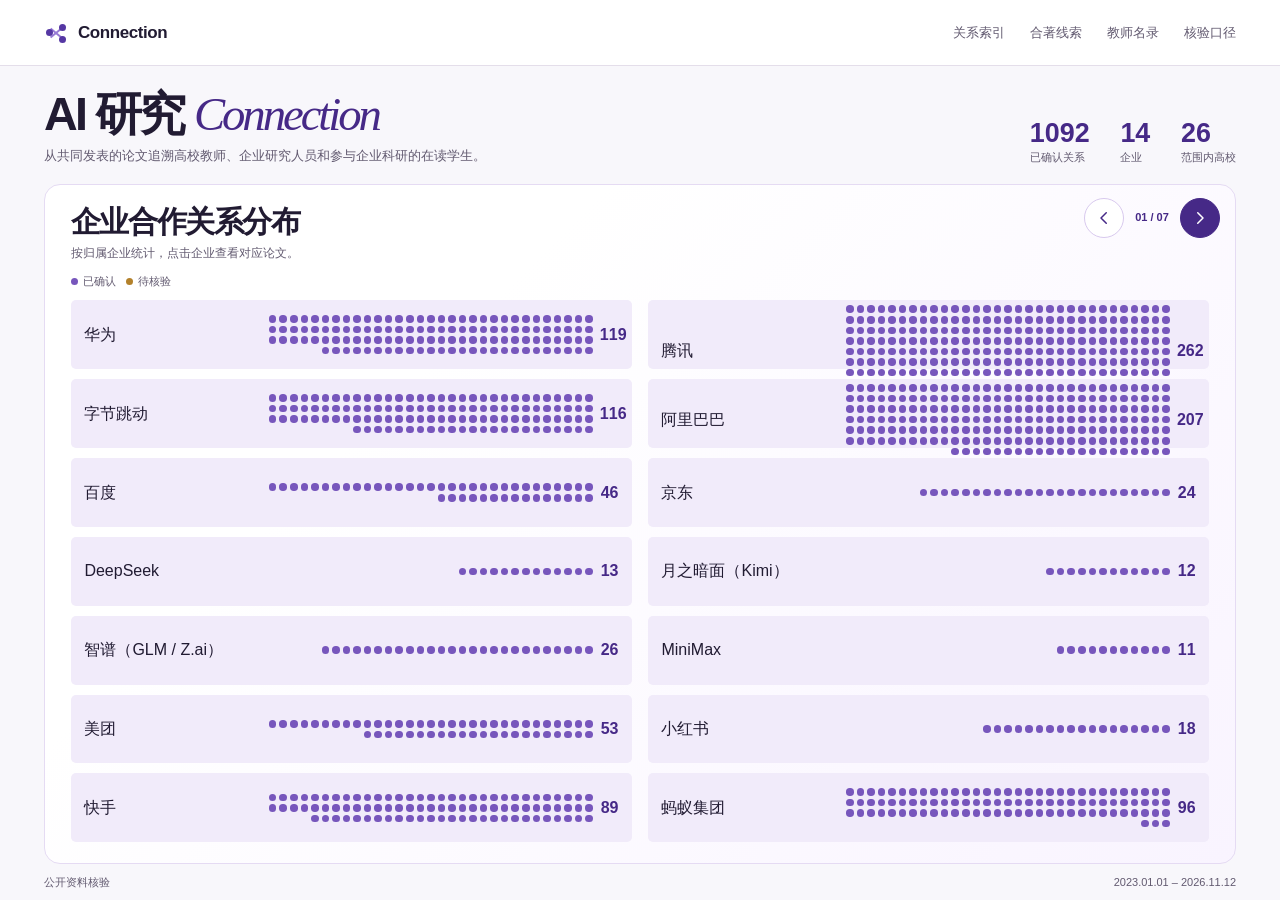
==== index.html @ 0689dc98 "Audit seven additional publications by Sunghun Kim" ====
<!doctype html>
<html lang="zh-CN">
<head>
  <meta charset="utf-8">
  <meta name="viewport" content="width=device-width, initial-scale=1">
  <meta name="description" content="中国高校与企业 AI 研究合著及学生培养关系的公开证据索引。">
  <title>AI 研究 Connection</title>
  <link rel="stylesheet" href="styles.css?v=a636404a3a5c">
  <script>
    function redirectLegacySection() {
      const pages = new Map([
        ['#connections', 'connections.html'],
        ['#leads', 'leads.html'],
        ['#method', 'method.html'],
      ]);
      const page = pages.get(location.hash);
      if (page) location.replace(page + location.search);
    }
    addEventListener('hashchange', redirectLegacySection);
    redirectLegacySection();
  </script>
  <script src="data.js?v=a636404a3a5c" defer></script>
  <script src="leads.js?v=a636404a3a5c" defer></script>
  <script src="h-index.js?v=a636404a3a5c" defer></script>
  <script src="papers.js?v=a636404a3a5c" defer></script>
  <script src="ui.js?v=a636404a3a5c" defer></script>
  <script src="faculty-plot-data.js?v=a636404a3a5c" defer></script>
  <script src="faculty-plot.js?v=a636404a3a5c" defer></script>
  <script src="faculty-title-values.js?v=a636404a3a5c" defer></script>
  <script src="faculty-unit-groups.js?v=a636404a3a5c" defer></script>
  <script src="faculty-heatmap.js?v=a636404a3a5c" defer></script>
  <script src="home.js?v=a636404a3a5c" defer></script>
</head>
<body class="home-page">
  <header class="topbar">
    <div class="container topbar-inner">
      <a class="wordmark" href="index.html" aria-current="page"><span class="mark" aria-hidden="true"><i></i><i></i><i></i></span> Connection</a>
      <nav aria-label="页面导航">
        <a href="connections.html">关系索引</a>
        <a href="leads.html">合著线索</a>
        <a href="faculty.html">教师名录</a>
        <a href="method.html">核验口径</a>
      </nav>
    </div>
  </header>
  <main id="top" class="container home-main">
    <section class="home-overview" aria-labelledby="page-title">
      <div>
        <h1 id="page-title">AI 研究 <em>Connection</em></h1>
        <p>从共同发表的论文追溯高校教师、企业研究人员和参与企业科研的在读学生。</p>
      </div>
      <div class="home-stats" aria-label="调查统计">
        <div><strong id="confirmed-count">—</strong><span>已确认关系</span></div>
        <div><strong id="company-count">—</strong><span>企业</span></div>
        <div><strong id="school-count">—</strong><span>范围内高校</span></div>
      </div>
    </section>
    <section class="home-carousel" aria-label="研究分布图切换">
      <div class="home-chart-controls" role="group" aria-label="切换图表">
        <button type="button" id="chart-prev" aria-label="上一张图" aria-controls="home-chart-stage">
          <svg width="18" height="18" viewBox="0 0 24 24" fill="none" stroke="currentColor" stroke-width="2" aria-hidden="true"><path d="m15 5-7 7 7 7" stroke-linecap="round" stroke-linejoin="round"/></svg>
        </button>
        <span id="chart-position" class="home-chart-position" aria-hidden="true">01 / 07</span>
        <button type="button" id="chart-next" aria-label="下一张图" aria-controls="home-chart-stage">
          <svg width="18" height="18" viewBox="0 0 24 24" fill="none" stroke="currentColor" stroke-width="2" aria-hidden="true"><path d="m9 5 7 7-7 7" stroke-linecap="round" stroke-linejoin="round"/></svg>
        </button>
        <span id="chart-announcement" class="sr-only" aria-live="polite"></span>
      </div>
      <div id="home-chart-stage" class="home-chart-stage">
        <section class="home-slide home-company-slide" aria-labelledby="plot-title">
          <div class="home-slide-title">
            <h2 id="plot-title">企业合作关系分布</h2>
            <p>按归属企业统计，点击企业查看对应论文。</p>
          </div>
          <div class="legend"><span><i aria-hidden="true"></i>已确认</span><span><i aria-hidden="true"></i>待核验</span></div>
          <div id="company-plot" class="company-plot"></div>
        </section>
        <section class="home-slide home-school-slide" aria-labelledby="school-plot-title" hidden>
          <div class="home-slide-title">
            <h2 id="school-plot-title">高校合作关系分布</h2>
            <p>面积表示归属该校的已确认关系数。点击高校查看论文。</p>
          </div>
          <div id="school-plot" class="school-plot"></div>
          <div id="school-zero" class="school-zero" hidden></div>
          <p id="school-chart-note" class="school-chart-note" hidden></p>
        </section>
        <section id="faculty-distribution" class="home-slide home-faculty-slide faculty-distribution" data-faculty-scope="core" aria-labelledby="faculty-plot-title" hidden>
          <div class="home-slide-title">
            <h2 id="faculty-plot-title">主要计算机院系 · 高校分布</h2>
            <p>三项齐全指已核实具体职称、Google 学术主页和 CCF 代表作。讲师不计入本图。</p>
          </div>
        </section>
        <section id="faculty-units" class="home-slide home-unit-slide faculty-distribution" data-faculty-scope="core" aria-labelledby="faculty-unit-title" hidden>
          <div class="home-slide-title">
            <h2 id="faculty-unit-title">主要计算机院系 · 教师热力图</h2>
            <p data-unit-description>每校一种颜色，选择高校可展开院系或研究所。颜色越深，已核实项数越多。讲师显示为淡灰空格。</p>
          </div>
        </section>
        <section id="faculty-distribution-related" class="home-slide home-faculty-slide faculty-distribution" data-faculty-scope="related" aria-labelledby="faculty-plot-related-title" hidden>
          <div class="home-slide-title">
            <h2 id="faculty-plot-related-title">相关交叉院系 · 高校分布</h2>
            <p>三项齐全指已核实具体职称、Google 学术主页和 CCF 代表作。讲师不计入本图。</p>
          </div>
        </section>
        <section id="faculty-units-related" class="home-slide home-unit-slide faculty-distribution" data-faculty-scope="related" aria-labelledby="faculty-unit-related-title" hidden>
          <div class="home-slide-title">
            <h2 id="faculty-unit-related-title">相关交叉院系 · 教师热力图</h2>
            <p data-unit-description>每校一种颜色，选择高校可展开院系或研究所。颜色越深，已核实项数越多。讲师显示为淡灰空格。</p>
          </div>
        </section>
        <section id="faculty-titles" class="home-slide home-unit-slide faculty-distribution" aria-labelledby="faculty-title-map-heading" hidden>
          <div class="home-slide-title">
            <h2 id="faculty-title-map-heading">教师热力图 · 按职称</h2>
            <p>每种职称一种颜色，同一分区内颜色越深，已核实项数越多。讲师显示为淡灰空格。</p>
          </div>
        </section>
        <noscript><p class="empty">请启用 JavaScript 以浏览分布图。</p></noscript>
      </div>
    </section>
  </main>
  <footer class="container home-footer"><span>公开资料核验</span><span>2023.01.01 – 2026.11.12</span></footer>
  <template id="faculty-plot-template">
    <div class="faculty-plot-key">
      <div class="legend">
        <span><i aria-hidden="true"></i><span data-faculty-complete></span></span>
        <span><i aria-hidden="true"></i><span data-faculty-incomplete></span></span>
      </div>
      <p data-faculty-scale class="faculty-plot-note"></p>
    </div>
    <div class="faculty-plot"></div>
  </template>
  <template id="faculty-heatmap-template">
    <div class="unit-toolbar">
      <label class="unit-picker"><span class="sr-only">查看高校</span><select data-unit-school><option value="">全部高校</option></select></label>
      <label class="unit-picker"><span class="sr-only">高亮院系或研究所</span><select data-unit-group disabled><option value="">全部院系／研究所</option></select></label>
      <div class="unit-map-key" aria-label="已核实项数从 0 到 3，三项为具体职称、Google 学术主页和 CCF 代表作；淡灰空格表示讲师或没有记录">
        <span>已核实项数</span>
        <span><i data-verification-level aria-hidden="true"></i>0</span>
        <span><i data-verification-level aria-hidden="true"></i>1</span>
        <span><i data-verification-level aria-hidden="true"></i>2</span>
        <span><i data-verification-level aria-hidden="true"></i>3</span>
        <span><i data-unit-empty-chip aria-hidden="true"></i>空格</span>
      </div>
    </div>
    <div data-unit-plot class="unit-plot">
      <canvas data-unit-canvas tabindex="0" role="img" aria-label="全部高校教师热力图，每所学校一种颜色。用上下键查看纳入核验的教师。"></canvas>
    </div>
    <div class="unit-readout">
      <span data-unit-swatch aria-hidden="true" hidden></span>
      <p data-unit-summary aria-live="polite"></p>
      <a data-unit-directory-link href="faculty.html">查看名录 ↗</a>
    </div>
  </template>
</body>
</html>
---- styles.css ----
:root {
  color-scheme: light;
  --ink: #211b32;
  --muted: #625a70;
  --brand: #5537a3;
  --brand-dark: #462987;
  --lavender: #f0ebfa;
  --rule: #e4deea;
  --white: #fff;
  --page: #f8f7fb;
  --candidate: #78591d;
  --candidate-bg: #fbf1d9;
  --green: #1f654e;
  --green-bg: #e7f3eb;
  font-family: "PingFang SC", "Noto Sans CJK SC", "Microsoft YaHei", Arial, sans-serif;
  line-height: 1.5;
}
*, *::before, *::after { box-sizing: border-box; }
body { margin: 0; min-height: 100vh; display: flex; flex-direction: column; color: var(--ink); background: var(--page); }
main { flex: 1; }
button, input, select { font: inherit; color: inherit; }
button, select { cursor: pointer; }
a { color: var(--brand-dark); text-underline-offset: 3px; }
button:focus-visible, a:focus-visible, input:focus-visible, select:focus-visible, summary:focus-visible { outline: 2px solid var(--brand); outline-offset: 3px; }
h1, h2, h3, p { margin: 0; }
[hidden] { display: none !important; }
.container { width: min(1260px, calc(100% - 88px)); margin-inline: auto; }
.topbar { border-bottom: 1px solid var(--rule); background: var(--white); }
.topbar-inner { min-height: 65px; display: flex; align-items: center; justify-content: space-between; gap: 20px; }
.wordmark { display: inline-flex; align-items: center; gap: 10px; color: var(--ink); font-size: 17px; font-weight: 700; text-decoration: none; letter-spacing: -.025em; }
.mark { position: relative; display: inline-block; width: 24px; height: 24px; }
.mark::before, .mark::after { content: ""; position: absolute; width: 14px; height: 2px; left: 5px; top: 11px; background: #987bd5; transform: rotate(-39deg); }
.mark::after { transform: rotate(40deg); }
.mark i { position: absolute; z-index: 1; width: 7px; height: 7px; border-radius: 50%; background: var(--brand); left: 2px; top: 8px; }
.mark i:nth-child(2) { left: 15px; top: 3px; }
.mark i:nth-child(3) { left: 15px; top: 15px; }
nav { display: flex; flex-wrap: wrap; gap: 10px 25px; }
nav a { text-decoration: none; color: var(--muted); font-size: 13px; }
nav a:hover, nav a[aria-current="page"] { color: var(--brand-dark); text-decoration: underline; }
nav a[aria-current="page"] { font-weight: 650; }
h1 { margin: 10px 0; font-size: clamp(33px, 4.25vw, 64px); font-weight: 740; letter-spacing: -.06em; line-height: 1.11; }
h1 em { font-family: Georgia, "Times New Roman", serif; font-weight: 500; color: var(--brand-dark); letter-spacing: -.065em; }
.hero-plot { min-width: 0; align-self: center; padding: 16px 18px; background: #ffffffbb; border: 1px solid #e8def2; border-radius: 13px; }
.plot-head { display: flex; align-items: baseline; justify-content: space-between; flex-wrap: wrap; gap: 4px 12px; margin-bottom: 12px; }
.plot-head h2 { font-size: 14px; }
.legend { display: flex; align-items: center; gap: 10px; font-size: 11px; color: var(--muted); }
.legend span { display: inline-flex; gap: 5px; align-items: center; }
.legend i, .dot { display: inline-block; width: 7px; height: 7px; border-radius: 50%; background: var(--dot-purple, #7756bc); }
.legend > span:nth-child(2) i, .dot.candidate { background: var(--dot-gold, #b3812b); }
.company-plot { display: grid; grid-template-columns: 1fr 1fr; gap: 4px 10px; }
.plot-cell { display: flex; justify-content: space-between; gap: 7px; align-items: center; text-align: left; text-decoration: none; min-width: 0; min-height: 29px; padding: 4px 7px; background: #f7f3fb; border: 1px solid transparent; border-radius: 5px; font-size: 11px; color: var(--ink); }
.plot-cell:hover { border-color: #b49cd8; background: #efe6fa; }
.plot-label { flex-shrink: 0; max-width: 48%; overflow-wrap: anywhere; }
.dots { display: inline-flex; flex-wrap: wrap; justify-content: flex-end; gap: 3px; flex: 0 1 auto; min-width: 0; }
.school-chart-note { color: var(--muted); font-size: 12px; }
.school-tone-red { --school-color: #cf2628; --school-band: #f39b9a; }
.school-tone-blue { --school-color: #1e70a7; --school-band: #86c7ef; }
.school-tone-orange { --school-color: #ff8a1d; --school-band: #ffca88; --school-label: #21150d; }
.school-tone-purple { --school-color: #7f54ad; --school-band: #d2b5eb; }
/* Trim the outside edges of the tiles while retaining their internal separators. */
.school-plot { --school-divider: #11141c; position: relative; min-height: 0; clip-path: inset(1px); }
.school-map-group, .school-tile { position: absolute; }
.school-map-group { isolation: isolate; }
.school-group-band { display: flex; align-items: center; justify-content: center; flex-wrap: wrap; align-content: center; column-gap: .55em; height: var(--school-band-size); padding: 2px 5px; border: 1px solid var(--school-divider); background: var(--school-band); color: #15151c; font: 800 clamp(13px, 1.55vw, 23px)/1.03 system-ui, sans-serif; }
.school-group-share { display: inline-flex; align-items: center; gap: .55em; font-variant-numeric: tabular-nums; }
.school-group-share::before { content: "·"; }
.school-group-short, .school-group-narrow .school-group-full { display: none; }
.school-group-narrow .school-group-short { display: inline; }
.school-group-narrow .school-group-band { font-size: clamp(12px, 1.25vw, 17px); }
.school-group-mini .school-group-band { font-size: 12px; }
.school-group-tiles { position: absolute; inset: var(--school-band-size) 0 0; }
.school-tile { display: flex; flex-direction: column; align-items: center; justify-content: center; gap: 3px; min-width: 0; overflow: hidden; border: 1px solid var(--school-divider); padding: 4px; background: var(--school-color); color: var(--school-label, #fffdf8); font-family: system-ui, sans-serif; text-align: center; text-decoration: none; }
.school-tile:hover, .school-tile:focus-visible { z-index: 2; outline: 2px solid currentColor; outline-offset: -4px; }
.school-tile-name, .school-tile-short { max-width: 100%; font-size: var(--school-name-size); font-weight: 800; line-height: 1.04; text-wrap: balance; }
.school-tile-name { max-width: 92%; }
.school-tile-short, .school-tile-compact .school-tile-name { display: none; }
.school-tile-compact .school-tile-short { display: block; }
.school-tile-caption { display: flex; justify-content: center; gap: .5em; font-size: clamp(10px, calc(var(--school-name-size) * .63), 22px); line-height: 1.1; font-variant-numeric: tabular-nums; white-space: nowrap; }
.school-tile .plot-count::before { content: "("; }
.school-tile .plot-count::after { content: ")"; }
.school-tile-dense { gap: 2px; padding: 2px; }
.school-tile-dense .school-tile-short { overflow-wrap: anywhere; }
.school-tile-dense .school-tile-share { display: none; }
.school-zero { display: flex; align-items: center; flex-wrap: wrap; gap: 6px; margin-top: 10px; font-size: 12px; color: var(--muted); }
.school-zero .plot-label { max-width: none; }
.main-section { margin-top: 37px; scroll-margin-top: 16px; }
.section-head { display: flex; align-items: end; justify-content: space-between; gap: 12px; margin-bottom: 16px; }
.section-head h2 { font-size: clamp(23px, 2.8vw, 34px); letter-spacing: -.045em; line-height: 1.15; }
.standalone .section-head h1 { margin: 0; font-size: clamp(28px, 3.7vw, 44px); letter-spacing: -.045em; }
.section-head p { margin-top: 5px; font-size: 13px; color: var(--muted); }
.filters { display: grid; grid-template-columns: minmax(190px, 1.45fr) minmax(140px, 1fr) minmax(165px, 1fr) minmax(120px, .65fr); gap: 12px; }
.filters label { display: grid; min-width: 0; gap: 4px; color: var(--muted); font-size: 12px; font-weight: 600; }
.filters input, .filters select { height: 42px; width: 100%; min-width: 0; padding: 0 10px; border: 1px solid var(--rule); background: var(--white); border-radius: 7px; font-size: 14px; color: var(--ink); font-weight: 400; }
.filters input::placeholder { color: #746b80; }
.result-bar { display: flex; align-items: center; justify-content: space-between; flex-wrap: wrap; gap: 8px; min-height: 45px; color: var(--muted); font-size: 12px; }
.result-bar select { border: 0; background: transparent; color: var(--brand-dark); font-size: 12px; }
.text-button { border: 0; padding: 4px 0; background: transparent; color: var(--brand-dark); text-decoration: underline; text-underline-offset: 3px; font-size: 13px; }
.table-wrap { background: var(--white); border: 1px solid var(--rule); border-radius: 11px; overflow: hidden; }
table { width: 100%; border-collapse: collapse; text-align: left; table-layout: fixed; }
th { padding: 10px 15px; background: #f2eef7; color: var(--muted); font-size: 12px; font-weight: 650; }
th:nth-child(1) { width: 21%; } th:nth-child(2) { width: 24%; } th:nth-child(3) { width: 34%; } th:nth-child(4) { width: 14%; } th:nth-child(5) { width: 7%; }
td { vertical-align: middle; padding: 13px 15px; border-top: 1px solid #eeeaf2; font-size: 13px; overflow-wrap: anywhere; }
td strong { display: block; font-size: 14px; font-weight: 650; }
td small { display: block; color: var(--muted); margin-top: 3px; font-size: 12px; }
.row-faculty { display: grid; gap: 5px; list-style: none; margin: 4px 0 0; padding: 0; }
.row-faculty-name { display: flex; align-items: baseline; flex-wrap: wrap; gap: 2px 6px; }
.row-faculty-primary .row-faculty-name { font-weight: 650; }
.row-faculty-tag { padding: 0 4px; border-radius: 3px; background: var(--lavender); color: var(--brand-dark); font-size: 10px; }
.row-faculty small { margin-top: 0; }
tbody tr:hover { background: #fbf9fd; }
.row-link { border: 0; padding: 0; background: transparent; text-align: left; color: var(--brand-dark); font-size: 14px; font-weight: 700; }
.row-link:hover { text-decoration: underline; text-underline-offset: 3px; }
.open-detail { text-align: right; padding-inline: 5px 14px; }
.open-detail button { width: 30px; height: 30px; border-radius: 50%; background: var(--lavender); color: var(--brand-dark); border: none; font-size: 15px; }
.open-detail button:hover { background: #e2d6f3; }
.badge { display: inline-block; color: var(--green); background: var(--green-bg); border-radius: 4px; padding: 4px 8px; font-size: 11px; font-weight: 650; white-space: nowrap; }
.badge.candidate { background: var(--candidate-bg); color: var(--candidate); }
.empty { padding: 25px; text-align: center; color: var(--muted); }
.empty button { margin-left: 6px; }
.leads-page { max-width: 840px; }
.leads-page .section-head { margin-bottom: 21px; }
.leads-page .section-head p { line-height: 1.7; }
.lead-filters { grid-template-columns: minmax(0, 1.4fr) repeat(2, minmax(0, 1fr)); }
.lead-feed { display: grid; gap: 14px; }
.lead-post { min-width: 0; padding: clamp(16px, 3vw, 25px); border: 1px solid var(--rule); border-radius: 12px; background: var(--white); overflow-wrap: anywhere; }
.lead-meta { color: var(--muted); font-size: 12px; font-variant-numeric: tabular-nums; }
.lead-post h2 { margin-top: 6px; font-size: clamp(18px, 2.2vw, 24px); line-height: 1.25; letter-spacing: -.02em; scroll-margin-top: 20px; }
.lead-post h2:focus-visible { outline: 2px solid var(--brand); outline-offset: 4px; }
.lead-affiliations, .lead-tags { display: flex; flex-wrap: wrap; gap: 5px 7px; }
.lead-affiliations { margin-top: 11px; }
.lead-tags { margin: 0; padding: 0; list-style: none; }
.lead-tags li { padding: 2px 8px; border: 1px solid var(--rule); border-radius: 5px; color: var(--muted); font-size: 12px; }
.lead-tags .lead-company-tag { border-color: transparent; background: var(--lavender); color: var(--brand-dark); font-weight: 650; }
.lead-note { margin-top: 15px; padding: 9px 12px; border-inline-start: 2px solid #c5b2e5; background: #f8f6fb; font-size: 13px; line-height: 1.65; }
.lead-note strong { display: block; margin-bottom: 1px; color: var(--muted); font-size: 11px; }
.lead-source { display: inline-flex; gap: 6px; align-items: center; margin-top: 12px; padding-block: 3px; color: var(--brand-dark); font-size: 13px; font-weight: 700; text-decoration: none; }
.lead-source:hover { text-decoration: underline; }
.lead-empty { border: 1px dashed var(--rule); border-radius: 10px; }
.more-leads { display: block; margin: 16px auto 0; padding: 9px 16px; border: 1px solid var(--rule); border-radius: 6px; background: var(--white); color: var(--brand-dark); font-weight: 650; }
.more-leads:hover { background: var(--lavender); }
.method-grid { display: grid; grid-template-columns: repeat(3, 1fr); gap: 22px; }
.method-grid div { border-top: 2px solid #d3c4ea; padding-top: 10px; }
.method-grid :is(h2, h3) { font-size: 15px; margin-bottom: 5px; }
.method-grid p, .scope { font-size: 13px; color: var(--muted); }
.method-grid p + p { margin-top: 8px; }
.scope { margin-top: 16px; padding: 12px 0; border-block: 1px solid var(--rule); }
.scope summary { cursor: pointer; font-weight: 650; color: var(--brand-dark); }
.scope ul { columns: 2; padding-left: 20px; }
.scope li { margin-bottom: 5px; break-inside: avoid; }
.footer { display: flex; justify-content: space-between; gap: 12px; align-items: center; margin-block: 34px 24px; color: var(--muted); font-size: 12px; }
.footer .wordmark { font-size: 14px; }
dialog { width: min(740px, calc(100% - 28px)); max-height: calc(100% - 30px); margin: auto; padding: 22px 26px 26px; border: 1px solid var(--rule); border-radius: 13px; background: var(--white); color: var(--ink); }
dialog::backdrop { background: #211b3277; }
.dialog-head { display: flex; justify-content: space-between; align-items: center; gap: 8px; }
.close { border: 0; border-radius: 6px; background: var(--lavender); width: 35px; height: 35px; color: var(--brand-dark); font-size: 22px; line-height: 1; }
#detail-title { font-size: clamp(21px, 3vw, 30px); line-height: 1.25; letter-spacing: -.025em; margin-top: 8px; overflow-wrap: anywhere; }
.detail-meta { color: var(--muted); margin: 7px 0 14px; font-size: 13px; }
.detail-evidence, .detail-gap { padding: 11px 13px; border-radius: 7px; background: var(--lavender); font-size: 14px; margin-bottom: 10px; }
.detail-gap { background: var(--candidate-bg); color: #614913; }
.role-list { display: grid; gap: 0; margin: 14px 0; }
.role-list > div { display: grid; grid-template-columns: 100px minmax(0, 1fr); gap: 4px 12px; border-top: 1px solid var(--rule); padding-block: 10px; }
.role-list dt { color: var(--muted); font-size: 12px; }
.role-pending { display: block; color: var(--candidate); font-size: 11px; }
.role-list dd { margin: 0; font-size: 13px; }
.role-list dd p { margin: 3px 0; }
.supervision { margin-top: 9px; }
.attribution { border-top: 1px solid var(--rule); margin-bottom: 14px; padding-top: 10px; font-size: 13px; }
.attribution h3, .attribution p { margin: 0 0 5px; }
.attribution p { color: var(--muted); }
.attribution ul { list-style: none; padding: 0; margin: 0; }
.attribution li { display: flex; align-items: baseline; flex-wrap: wrap; gap: 3px 10px; padding-block: 3px; }
.comparison { margin-block: 0 12px; font-size: 13px; }
.comparison summary { margin-bottom: 6px; color: var(--brand-dark); cursor: pointer; }
.sources { display: flex; gap: 8px 15px; flex-wrap: wrap; font-size: 13px; }
.sr-only { position: absolute; width: 1px; height: 1px; padding: 0; margin: -1px; overflow: hidden; clip: rect(0,0,0,0); white-space: nowrap; border: 0; }
@media (max-width: 1050px) {
  .container { width: calc(100% - 56px); }
  th, td { padding-inline: 11px; }
}
@media (max-width: 800px) {
  h1 { font-size: clamp(37px, 7vw, 61px); }
  .hero-plot { width: 100%; }
  .filters { grid-template-columns: 1fr 1fr; }
  .lead-filters .search { grid-column: 1 / -1; }
  .method-grid { grid-template-columns: 1fr; gap: 13px; }
}
@media (max-width: 560px) {
  .container { width: calc(100% - 28px); }
  .topbar-inner { min-height: 54px; gap: 10px; }
  nav { gap: 6px 10px; } nav a { font-size: 11px; }
  .wordmark { font-size: 15px; gap: 4px; }
  .hero-plot { padding: 10px; }
  .company-plot { gap: 4px; }
  .plot-cell { min-height: 40px; }
  .main-section { margin-top: 28px; }
  table, tbody, tr, td { display: block; }
  thead { position: absolute; clip-path: inset(50%); width: 1px; height: 1px; overflow: hidden; }
  tbody tr { display: grid; grid-template-columns: 1fr 1fr; gap: 7px 10px; padding: 11px; border-top: 1px solid var(--rule); }
  tbody tr:first-child { border-top: none; }
  td { border-top: 0; padding: 0; }
  td:nth-child(3) { grid-column: 1 / -1; grid-row: 1; }
  td:nth-child(4) { grid-column: 1; align-self: center; }
  td:nth-child(5) { grid-column: 2; grid-row: 3; }
  .open-detail button { width: 40px; height: 40px; }
  .scope ul { columns: 1; }
  .footer { align-items: flex-start; flex-direction: column; }
  .role-list > div { grid-template-columns: 1fr; }
}

.faculty-directory-nav { display: flex; flex-wrap: wrap; gap: 6px 8px; margin-bottom: 18px; }
.faculty-directory-nav a { padding: 7px 11px; border: 1px solid var(--rule); border-radius: 6px; background: var(--white); color: var(--brand-dark); font-size: 13px; text-decoration: none; }
.faculty-directory-nav a:hover { text-decoration: underline; }
.faculty-directory-nav a[aria-current="page"] { background: var(--lavender); font-weight: 650; }
.faculty-filters { grid-template-columns: minmax(0, 1.45fr) repeat(5, minmax(0, 1fr)); }
.faculty-filters select:disabled { opacity: 1; background: var(--page); color: var(--muted); cursor: default; }
.faculty-distribution { --dot-purple: #7756bc; --dot-gold: #b3812b; margin-top: 16px; }
.faculty-distribution .plot-head h2 { font-size: 16px; }
.faculty-plot-note { margin: 4px 0 0; color: var(--muted); font-size: 11px; }
.faculty-plot-key { text-align: right; }
.faculty-plot-key .legend { flex-wrap: wrap; gap: 3px 12px; }
.faculty-plot-key .legend i { flex: none; }
.faculty-plot { display: grid; grid-template-columns: repeat(2, minmax(0, 1fr)); gap: 5px 10px; }
.faculty-plot-cell { display: grid; grid-template-columns: minmax(0, 1fr) minmax(50px, 1.4fr) auto; min-height: 38px; padding: 5px 8px; font-size: 13px; }
.faculty-plot-cell .plot-label { max-width: none; }
.faculty-plot-stats { display: grid; min-width: 82px; text-align: right; white-space: nowrap; font-variant-numeric: tabular-nums; line-height: 1.25; }
.faculty-plot-count { color: var(--brand-dark); font-weight: 650; }
.faculty-plot-share { color: var(--muted); font-size: 11px; }
.faculty-plot-share span:first-child { color: var(--brand-dark); }
.faculty-plot-share span:last-child { color: #805b20; }
.faculty-dot-split { background: linear-gradient(to right, var(--dot-purple) var(--dot-complete), var(--dot-gold) var(--dot-complete) var(--dot-fill), #e1d6f0 var(--dot-fill)); }
.faculty-plot-bar { display: none; }
.faculty-rosters { display: grid; gap: 10px; }
.faculty-school-card { background: var(--white); border: 1px solid var(--rule); border-radius: 12px; }
.faculty-school-head { cursor: pointer; display: grid; grid-template-columns: minmax(0, 1fr) auto 12px; align-items: center; gap: 15px; padding: 14px 19px; list-style: none; }
.faculty-school-head::-webkit-details-marker { display: none; }
.faculty-school-head::after { content: ""; width: 8px; height: 8px; border: solid var(--brand); border-width: 0 2px 2px 0; transform: rotate(45deg); }
.faculty-school-card[open] > summary::after { transform: rotate(225deg); }
.faculty-school-head:hover strong { color: var(--brand-dark); }
.faculty-school-name { display: grid; gap: 2px; }
.faculty-school-name small, .faculty-unit-head p, .faculty-people small { color: var(--muted); font-size: 12px; overflow-wrap: anywhere; }
.faculty-school-meta { display: flex; flex-wrap: wrap; justify-content: flex-end; align-items: center; gap: 4px 10px; }
.faculty-school-count { color: var(--muted); font-size: 12px; font-variant-numeric: tabular-nums; }
.faculty-school-group { border-radius: 5px; padding: 3px 8px; color: var(--brand-dark); background: var(--lavender); font-size: 11px; }
.faculty-school-body { border-top: 1px solid var(--rule); padding-inline: 19px; }
.faculty-unit-index { padding: 12px 0; border-bottom: 1px solid var(--rule); }
.faculty-unit-index ul { display: flex; flex-wrap: wrap; gap: 6px 8px; margin: 0; padding: 0; list-style: none; }
.faculty-unit-index a { display: block; padding: 4px 8px; border-radius: 5px; color: var(--brand-dark); background: var(--lavender); font-size: 12px; text-decoration: none; }
.faculty-unit-index a:hover { text-decoration: underline; }
.faculty-unit { padding: 16px 0; scroll-margin-top: 16px; }
.faculty-unit + .faculty-unit { border-top: 1px solid var(--rule); }
.faculty-unit-head { display: flex; flex-wrap: wrap; align-items: baseline; justify-content: space-between; gap: 7px 16px; }
.faculty-unit-head h2 { font-size: 15px; margin-bottom: 3px; }
.faculty-unit-head a { font-size: 12px; flex: none; }
.faculty-sources { margin-top: 6px; color: var(--muted); font-size: 12px; }
.faculty-sources summary { width: fit-content; color: var(--brand-dark); cursor: pointer; }
.faculty-sources ul { margin: 6px 0 0; padding-inline-start: 20px; }
.faculty-sources small { display: block; font-size: inherit; }
.faculty-people { list-style: none; margin: 13px 0 0; padding: 0; display: grid; grid-template-columns: repeat(auto-fill, minmax(min(100%, 170px), 1fr)); gap: 1px; border: 1px solid var(--rule); background: var(--rule); border-radius: 7px; overflow: hidden; }
.faculty-people li { display: grid; align-content: start; gap: 2px; padding: 9px 12px; background: var(--white); overflow-wrap: anywhere; font-size: 13px; }
.faculty-people a { font-weight: 650; width: fit-content; }
.faculty-people .faculty-person-title { color: var(--ink); }
.faculty-people .faculty-person-title-pending { color: var(--muted); }
.faculty-person-title a { font-weight: 500; }
.faculty-bibliography { display: grid; gap: 2px; margin-top: 5px; padding-top: 5px; border-top: 1px solid var(--rule); }
.faculty-bibliography a { font-weight: 550; }
.faculty-paper-grade { color: var(--brand-dark); font-weight: 650; }
.faculty-paper { font-size: 12px; }
.faculty-paper summary { width: fit-content; color: var(--brand-dark); cursor: pointer; }
.faculty-paper[open] summary { margin-bottom: 4px; }
.faculty-paper div small { display: block; margin-top: 2px; }
.faculty-paper-audit { margin-top: 5px; padding-top: 5px; border-top: 1px solid var(--rule); }
.faculty-paper-audit ol { margin: 6px 0 0; padding-inline-start: 18px; }
.faculty-paper-audit ol li { display: list-item; padding: 3px 0; font-size: 12px; }
.faculty-people a:focus-visible { outline-offset: 0; }
@media (max-width: 800px) {
  .faculty-filters { grid-template-columns: repeat(3, minmax(0, 1fr)); }
  .faculty-filters .search { grid-column: 1 / -1; }
  .faculty-plot-key { text-align: left; }
}
@media (max-width: 560px) {
  .topbar-inner nav { justify-content: flex-end; }
  .faculty-filters { grid-template-columns: repeat(2, minmax(0, 1fr)); }
  .faculty-plot { grid-template-columns: minmax(0, 1fr); }
  .faculty-school-head { gap: 9px; padding-inline: 12px; }
  .faculty-school-body { padding-inline: 12px; }
  .faculty-people { grid-template-columns: 1fr 1fr; }
}

.home-page { min-height: 0; height: 100vh; height: 100svh; }
.home-main { min-height: 0; display: flex; flex-direction: column; padding-top: clamp(10px, 2.6vh, 28px); gap: clamp(8px, 2vh, 21px); }
.home-overview { display: flex; align-items: flex-end; justify-content: space-between; gap: 12px 24px; }
.home-overview h1 { margin: 0 0 5px; font-size: clamp(29px, 3.65vw, 56px); }
.home-overview p { color: var(--muted); font-size: 13px; }
.home-stats { display: flex; gap: clamp(12px, 2.4vw, 32px); white-space: nowrap; }
.home-stats div { display: grid; gap: 2px; }
.home-stats strong { color: var(--brand-dark); font-size: clamp(19px, 2.1vw, 29px); line-height: 1; font-variant-numeric: tabular-nums; }
.home-stats span { color: var(--muted); font-size: 11px; }
.home-carousel { position: relative; flex: 1; min-height: 0; display: grid; grid-template-rows: minmax(0, 1fr); }
.home-chart-controls { position: absolute; z-index: 2; inset: 14px 16px auto auto; display: flex; align-items: center; gap: 7px; }
.home-chart-controls button { display: grid; place-items: center; width: 40px; height: 40px; padding: 0; border: 1px solid #d8c9ee; border-radius: 50%; color: var(--brand-dark); background: var(--white); }
.home-chart-controls button:last-of-type { background: var(--brand-dark); color: var(--white); border-color: var(--brand-dark); }
.home-chart-controls button:hover { box-shadow: 0 0 0 3px #e9ddf6; }
.home-chart-position { min-width: 42px; text-align: center; font-size: 11px; font-weight: 650; color: var(--brand-dark); font-variant-numeric: tabular-nums; }
.home-chart-stage { min-height: 0; display: grid; grid-template-rows: minmax(0, 1fr); }
.home-slide { display: flex; flex-direction: column; min-height: 0; gap: clamp(5px, 1.2vh, 13px); padding: clamp(12px, 2.3vh, 22px) clamp(14px, 2vw, 26px); border: 1px solid #e5dbf3; border-radius: 16px; background: var(--white); }
.home-slide-title { padding-right: 144px; }
.home-slide-title h2 { font-size: clamp(19px, 2.35vw, 32px); line-height: 1.16; letter-spacing: -.045em; }
.home-slide-title p { margin-top: 4px; color: var(--muted); font-size: 12px; }
.home-company-slide { background: linear-gradient(135deg, #fff 30%, #f9f4ff 100%); }
.home-company-slide .company-plot { flex: 1; min-height: 0; grid-template-columns: repeat(2, minmax(0, 1fr)); grid-auto-rows: minmax(0, 1fr); gap: clamp(4px, 1.1vh, 12px) clamp(6px, 1.2vw, 16px); }
.home-company-slide .plot-cell { display: grid; grid-template-columns: minmax(0, 1fr) minmax(0, 2fr) 2.1ch; min-height: 0; padding-inline: clamp(5px, 1vw, 14px); font-size: clamp(11px, 1.35vw, 16px); background: #f1ebfa; }
.home-company-slide .plot-cell:hover { background: #efe6fa; }
.home-company-slide .plot-label { max-width: none; }
.home-company-slide .dot { width: clamp(5px, .59vw, 8px); height: clamp(5px, .59vw, 8px); }
.company-plot-count { color: var(--brand-dark); text-align: right; font-variant-numeric: tabular-nums; }
.home-school-slide .school-plot { flex: 1; }
.home-school-slide .school-zero { margin-top: 0; }
.home-faculty-slide { margin: 0; }
.home-faculty-slide .faculty-plot-key { display: flex; flex-wrap: wrap; justify-content: space-between; align-items: center; gap: 2px 8px; text-align: left; }
.home-faculty-slide .faculty-plot-note { margin: 0; }
.home-faculty-slide .faculty-plot { flex: 1; min-height: 0; grid-template-columns: repeat(2, minmax(0, 1fr)); grid-auto-rows: minmax(0, 1fr); gap: clamp(2px, .55vh, 5px) 10px; }
.home-faculty-slide .faculty-plot-cell { min-height: 0; padding-block: 0; line-height: 1.15; }
.home-footer { display: flex; justify-content: space-between; align-items: center; gap: 10px; min-height: clamp(22px, 4vh, 39px); font-size: 11px; color: var(--muted); }

@media (max-width: 950px), (max-height: 710px) {
  .home-faculty-slide .faculty-plot-cell { grid-template-columns: minmax(0, 1.5fr) minmax(12px, 1fr) auto; }
  .home-faculty-slide .dots, .home-faculty-slide [data-faculty-scale] { display: none; }
  .home-faculty-slide .faculty-plot-bar { display: block; width: max(2px, var(--bar-width)); height: 5px; border-radius: 4px; background: linear-gradient(90deg, var(--dot-purple) var(--bar-complete), var(--dot-gold) var(--bar-complete)); }
}
@media (max-height: 800px) {
  .home-faculty-slide .faculty-plot-stats { display: flex; align-items: baseline; justify-content: flex-end; gap: 4px; }
  .home-faculty-slide .faculty-plot-cell { font-size: 12px; }
  .home-faculty-slide .faculty-plot-share { font-size: 10px; }
}
@media (max-width: 650px) {
  .home-overview { align-items: flex-start; flex-direction: column; gap: 8px; }
  .home-overview p { font-size: 11px; }
  .home-stats { gap: 13px; }
  .home-stats div { display: flex; align-items: baseline; gap: 4px; }
  .home-stats strong { font-size: 16px; }
  .home-stats span { font-size: 10px; }
  .home-chart-controls { inset: 8px 9px auto auto; gap: 3px; }
  .home-chart-controls button { width: 34px; height: 34px; }
  .home-chart-position { min-width: 32px; font-size: 10px; }
  .home-slide { padding-inline: 9px; border-radius: 11px; }
  .home-slide-title { padding-right: 0; }
  .home-slide-title h2 { min-height: 27px; padding-right: 109px; font-size: clamp(16px, 4.55vw, 21px); }
  .home-slide-title p { margin-top: 2px; font-size: 11px; }
  .home-company-slide .plot-cell { grid-template-columns: minmax(0, 1fr) 2.1ch; align-content: center; column-gap: 3px; row-gap: 4px; }
  .home-company-slide .dots { grid-row: 2; grid-column: 1 / -1; justify-content: flex-start; gap: 2px; }
  .home-faculty-slide .faculty-plot { gap: 2px 4px; }
  .home-faculty-slide .faculty-plot-cell { grid-template-columns: minmax(0, 1fr) auto; align-content: center; gap: 1px 2px; padding-inline: 4px; }
  .home-faculty-slide .plot-label { grid-column: 1 / -1; font-size: 11px; line-height: 1.08; }
  .home-faculty-slide .faculty-plot-stats { display: flex; align-items: baseline; justify-content: flex-end; gap: 3px; min-width: 0; line-height: 1; font-size: 10px; }
  .home-faculty-slide .faculty-plot-share { font-size: 9px; }
  .home-faculty-slide .faculty-plot-bar { height: 4px; }
}
@media (max-height: 530px) {
  .home-page .topbar-inner { min-height: 42px; }
  .home-main { padding-top: 5px; gap: 5px; }
  .home-overview { flex-direction: row; align-items: center; }
  .home-overview h1 { margin: 0; font-size: clamp(18px, 3.5vw, 28px); }
  .home-overview p, .home-footer { display: none; }
  .home-slide { gap: 3px; padding-block: 6px; }
  .home-slide-title h2 { min-height: 23px; font-size: 17px; }
  .home-slide-title p { margin-top: 1px; }
  .home-chart-controls { inset-block-start: 4px; }
  .home-chart-controls button { width: 28px; height: 28px; }
  .home-company-slide .company-plot, .home-faculty-slide .faculty-plot { grid-template-columns: repeat(3, minmax(0, 1fr)); gap: 2px 5px; }
  .home-faculty-slide .faculty-plot-cell { grid-template-columns: minmax(0, 5fr) minmax(10px, 1fr) auto; gap: 4px; padding-inline: 5px; font-size: 11px; }
  .home-faculty-slide .faculty-plot-stats { min-width: 0; font-size: 10px; line-height: 1.1; }
  .home-faculty-slide .faculty-plot-share { font-size: 9px; }
}
@media (max-width: 800px) and (max-height: 530px) {
  .home-faculty-slide .faculty-plot { grid-template-columns: repeat(2, minmax(0, 1fr)); }
  .home-faculty-slide .plot-label { grid-column: auto; }
}
@media (max-width: 380px) and (max-height: 650px), (max-height: 440px) {
  .home-company-slide .dot { width: 4px; height: 4px; }
  .home-company-slide .dots { gap: 1px; }
  .home-company-slide .plot-cell { padding-block: 1px; row-gap: 2px; line-height: 1.15; }
}
@media (max-width: 380px) and (max-height: 650px) {
  .home-overview p { display: none; }
  .home-slide { padding-block: 9px; gap: 4px; }
}
@media (max-width: 350px) and (max-height: 620px) {
  .home-overview { gap: 2px; }
  .home-footer, .home-stats { display: none; }
}

.home-unit-slide { margin: 0; min-width: 0; }
.unit-toolbar { display: flex; align-items: center; flex-wrap: wrap; gap: 4px 9px; }
.unit-picker { min-width: 0; }
.unit-picker select { width: 100%; max-width: 240px; min-height: 31px; padding: 0 6px; border: 1px solid var(--rule); border-radius: 6px; background: var(--white); color: var(--ink); font-size: 12px; }
.unit-map-key { margin-left: auto; display: flex; align-items: center; gap: 7px; color: var(--muted); white-space: nowrap; font-size: 11px; }
.unit-map-key span { display: inline-flex; align-items: center; gap: 3px; }
.unit-map-key i { width: 9px; height: 9px; border-radius: 2px; }
[data-unit-empty-chip] { background-color: #e4e6ea; }
.unit-plot { flex: 1; min-height: 0; position: relative; }
[data-unit-canvas] { position: absolute; inset: 0; display: block; width: 100%; height: 100%; cursor: crosshair; }
[data-unit-canvas]:focus-visible { outline: 2px solid var(--brand); outline-offset: 2px; }
.unit-readout { display: flex; justify-content: space-between; align-items: baseline; gap: 6px; min-width: 0; color: var(--muted); font-size: 11px; }
[data-unit-swatch] { width: 9px; height: 9px; border-radius: 2px; flex: none; }
[data-unit-summary] { flex: 1; min-width: 0; overflow: hidden; white-space: nowrap; text-overflow: ellipsis; font-variant-numeric: tabular-nums; }
[data-unit-directory-link] { flex: none; }
.unit-directory-links { display: flex; flex: none; gap: 8px; }
@media (max-width: 650px) {
  .unit-toolbar { gap: 4px 6px; }
  .unit-picker { flex: 1 1 42%; }
  .unit-picker select { max-width: 100%; min-height: 27px; }
  .unit-map-key { margin-left: 0; }
}
@media (max-height: 560px) {
  .home-unit-slide { gap: 3px; }
  .unit-picker select { min-height: 24px; }
}
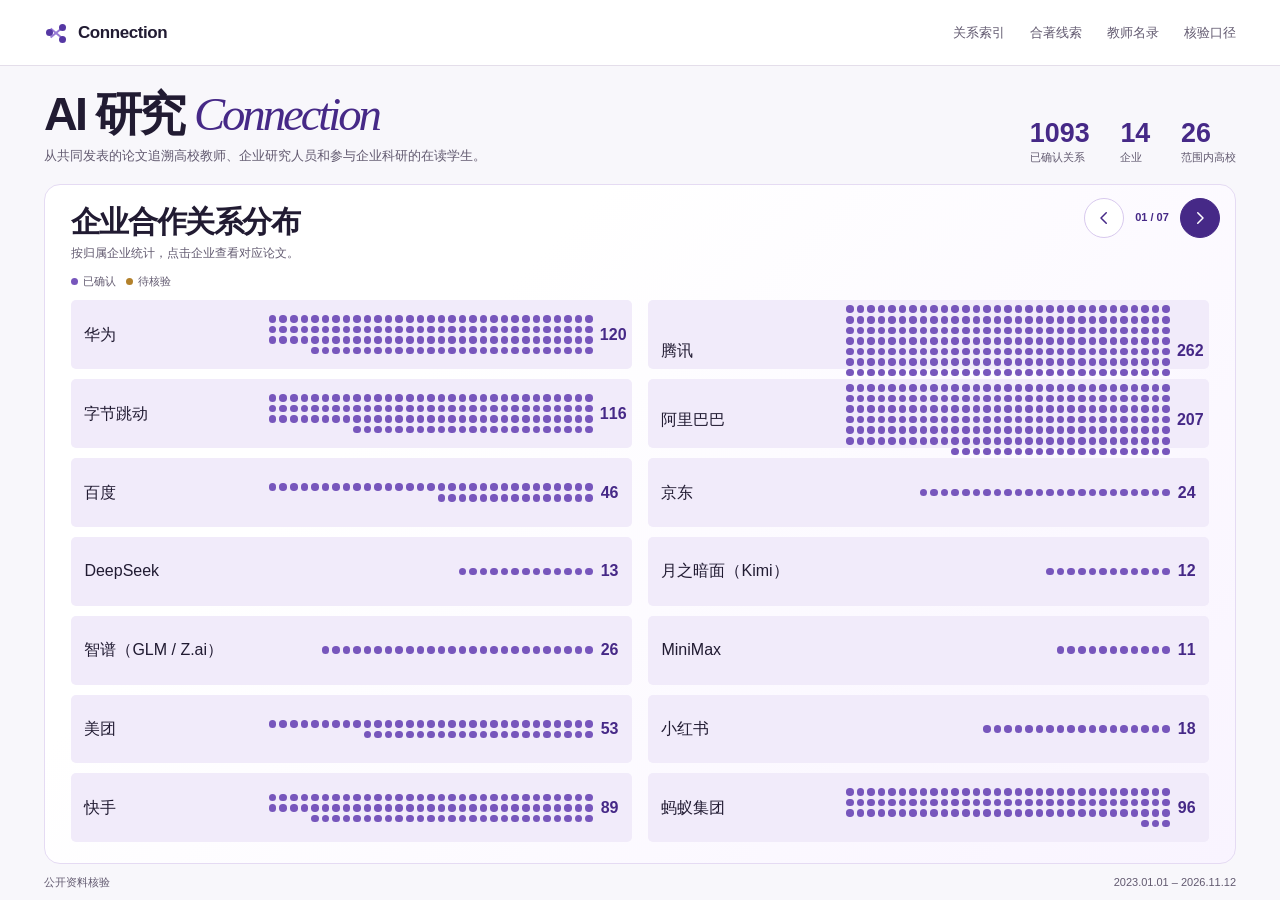
==== commit 68d04038: "Confirm HKU Huawei OPERA collaboration and extend Heming Cui audit" ====
--- a/index.html
+++ b/index.html
@@ -5,7 +5,7 @@
   <meta name="viewport" content="width=device-width, initial-scale=1">
   <meta name="description" content="中国高校与企业 AI 研究合著及学生培养关系的公开证据索引。">
   <title>AI 研究 Connection</title>
-  <link rel="stylesheet" href="styles.css?v=a636404a3a5c">
+  <link rel="stylesheet" href="styles.css?v=08aef1830042">
   <script>
     function redirectLegacySection() {
       const pages = new Map([
@@ -19,17 +19,17 @@
     addEventListener('hashchange', redirectLegacySection);
     redirectLegacySection();
   </script>
-  <script src="data.js?v=a636404a3a5c" defer></script>
-  <script src="leads.js?v=a636404a3a5c" defer></script>
-  <script src="h-index.js?v=a636404a3a5c" defer></script>
-  <script src="papers.js?v=a636404a3a5c" defer></script>
-  <script src="ui.js?v=a636404a3a5c" defer></script>
-  <script src="faculty-plot-data.js?v=a636404a3a5c" defer></script>
-  <script src="faculty-plot.js?v=a636404a3a5c" defer></script>
-  <script src="faculty-title-values.js?v=a636404a3a5c" defer></script>
-  <script src="faculty-unit-groups.js?v=a636404a3a5c" defer></script>
-  <script src="faculty-heatmap.js?v=a636404a3a5c" defer></script>
-  <script src="home.js?v=a636404a3a5c" defer></script>
+  <script src="data.js?v=08aef1830042" defer></script>
+  <script src="leads.js?v=08aef1830042" defer></script>
+  <script src="h-index.js?v=08aef1830042" defer></script>
+  <script src="papers.js?v=08aef1830042" defer></script>
+  <script src="ui.js?v=08aef1830042" defer></script>
+  <script src="faculty-plot-data.js?v=08aef1830042" defer></script>
+  <script src="faculty-plot.js?v=08aef1830042" defer></script>
+  <script src="faculty-title-values.js?v=08aef1830042" defer></script>
+  <script src="faculty-unit-groups.js?v=08aef1830042" defer></script>
+  <script src="faculty-heatmap.js?v=08aef1830042" defer></script>
+  <script src="home.js?v=08aef1830042" defer></script>
 </head>
 <body class="home-page">
   <header class="topbar">
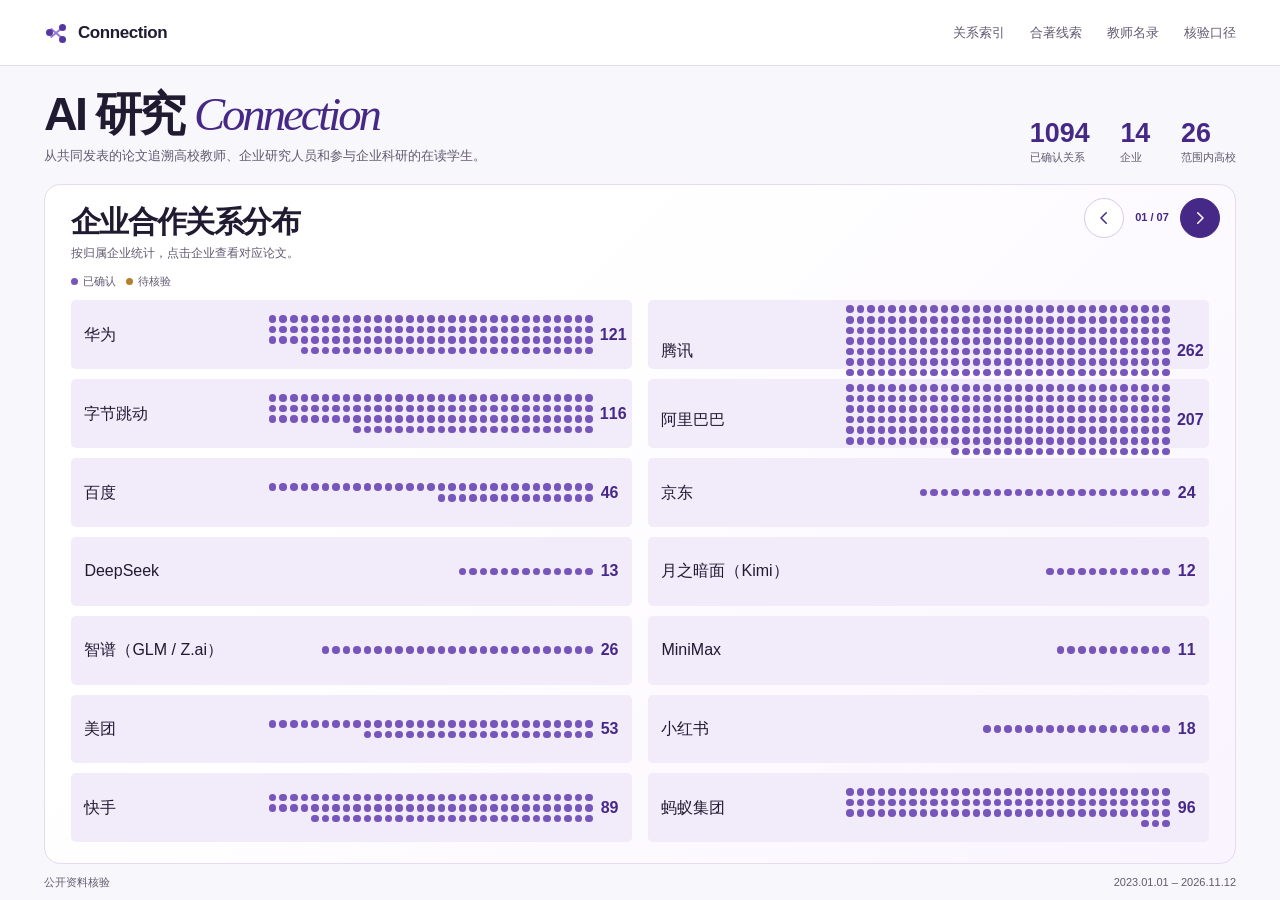
==== commit 3b41bd57: "Confirm AutoSchemaKG and extend CUHK and CAS publication audits" ====
--- a/index.html
+++ b/index.html
@@ -5,7 +5,7 @@
   <meta name="viewport" content="width=device-width, initial-scale=1">
   <meta name="description" content="中国高校与企业 AI 研究合著及学生培养关系的公开证据索引。">
   <title>AI 研究 Connection</title>
-  <link rel="stylesheet" href="styles.css?v=08aef1830042">
+  <link rel="stylesheet" href="styles.css?v=e821d0b22969">
   <script>
     function redirectLegacySection() {
       const pages = new Map([
@@ -19,17 +19,17 @@
     addEventListener('hashchange', redirectLegacySection);
     redirectLegacySection();
   </script>
-  <script src="data.js?v=08aef1830042" defer></script>
-  <script src="leads.js?v=08aef1830042" defer></script>
-  <script src="h-index.js?v=08aef1830042" defer></script>
-  <script src="papers.js?v=08aef1830042" defer></script>
-  <script src="ui.js?v=08aef1830042" defer></script>
-  <script src="faculty-plot-data.js?v=08aef1830042" defer></script>
-  <script src="faculty-plot.js?v=08aef1830042" defer></script>
-  <script src="faculty-title-values.js?v=08aef1830042" defer></script>
-  <script src="faculty-unit-groups.js?v=08aef1830042" defer></script>
-  <script src="faculty-heatmap.js?v=08aef1830042" defer></script>
-  <script src="home.js?v=08aef1830042" defer></script>
+  <script src="data.js?v=e821d0b22969" defer></script>
+  <script src="leads.js?v=e821d0b22969" defer></script>
+  <script src="h-index.js?v=e821d0b22969" defer></script>
+  <script src="papers.js?v=e821d0b22969" defer></script>
+  <script src="ui.js?v=e821d0b22969" defer></script>
+  <script src="faculty-plot-data.js?v=e821d0b22969" defer></script>
+  <script src="faculty-plot.js?v=e821d0b22969" defer></script>
+  <script src="faculty-title-values.js?v=e821d0b22969" defer></script>
+  <script src="faculty-unit-groups.js?v=e821d0b22969" defer></script>
+  <script src="faculty-heatmap.js?v=e821d0b22969" defer></script>
+  <script src="home.js?v=e821d0b22969" defer></script>
 </head>
 <body class="home-page">
   <header class="topbar">
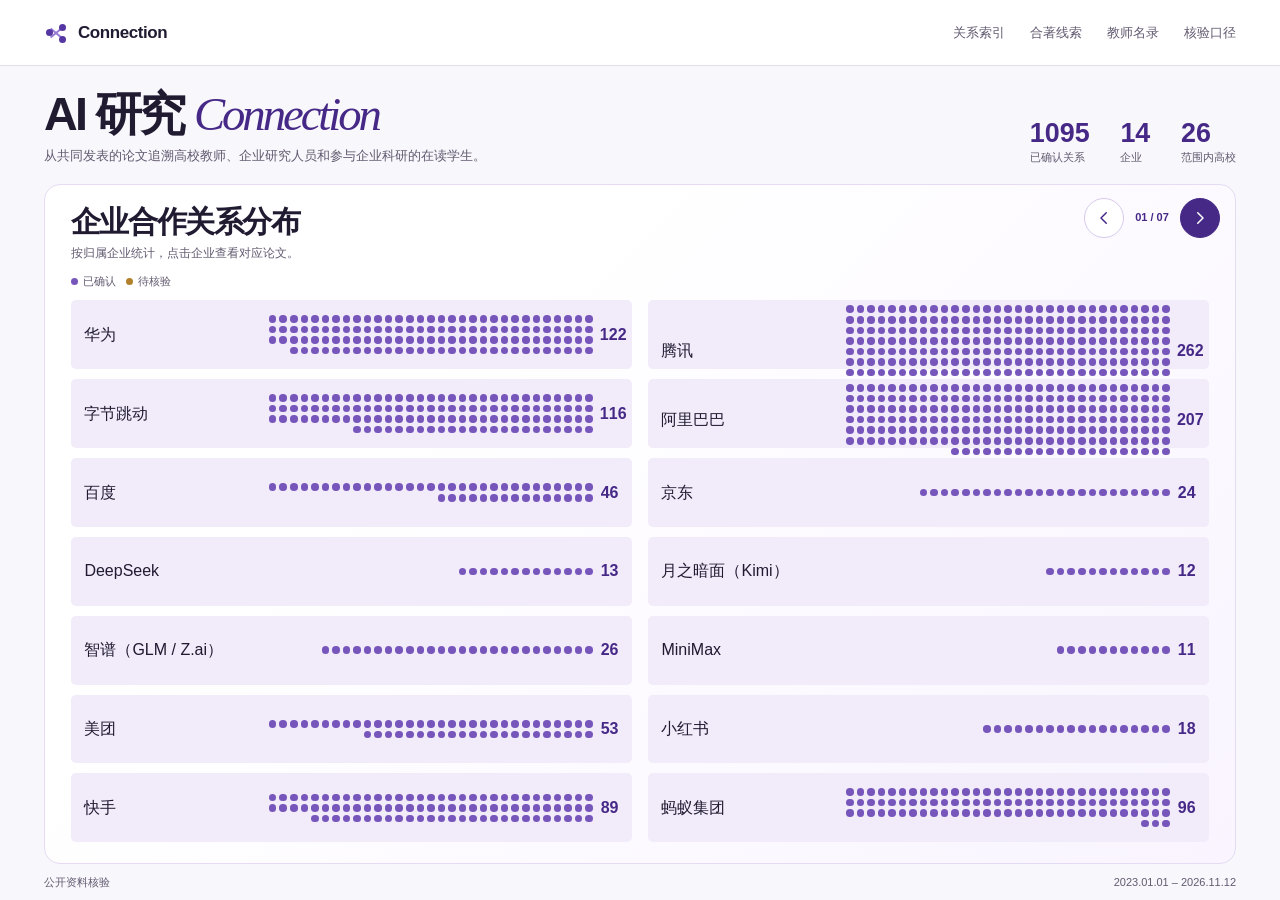
==== commit 6f116c85: "Confirm PhoStream and extend Hou Fei publication audit" ====
--- a/index.html
+++ b/index.html
@@ -5,7 +5,7 @@
   <meta name="viewport" content="width=device-width, initial-scale=1">
   <meta name="description" content="中国高校与企业 AI 研究合著及学生培养关系的公开证据索引。">
   <title>AI 研究 Connection</title>
-  <link rel="stylesheet" href="styles.css?v=e821d0b22969">
+  <link rel="stylesheet" href="styles.css?v=8d3835e2ebbc">
   <script>
     function redirectLegacySection() {
       const pages = new Map([
@@ -19,17 +19,17 @@
     addEventListener('hashchange', redirectLegacySection);
     redirectLegacySection();
   </script>
-  <script src="data.js?v=e821d0b22969" defer></script>
-  <script src="leads.js?v=e821d0b22969" defer></script>
-  <script src="h-index.js?v=e821d0b22969" defer></script>
-  <script src="papers.js?v=e821d0b22969" defer></script>
-  <script src="ui.js?v=e821d0b22969" defer></script>
-  <script src="faculty-plot-data.js?v=e821d0b22969" defer></script>
-  <script src="faculty-plot.js?v=e821d0b22969" defer></script>
-  <script src="faculty-title-values.js?v=e821d0b22969" defer></script>
-  <script src="faculty-unit-groups.js?v=e821d0b22969" defer></script>
-  <script src="faculty-heatmap.js?v=e821d0b22969" defer></script>
-  <script src="home.js?v=e821d0b22969" defer></script>
+  <script src="data.js?v=8d3835e2ebbc" defer></script>
+  <script src="leads.js?v=8d3835e2ebbc" defer></script>
+  <script src="h-index.js?v=8d3835e2ebbc" defer></script>
+  <script src="papers.js?v=8d3835e2ebbc" defer></script>
+  <script src="ui.js?v=8d3835e2ebbc" defer></script>
+  <script src="faculty-plot-data.js?v=8d3835e2ebbc" defer></script>
+  <script src="faculty-plot.js?v=8d3835e2ebbc" defer></script>
+  <script src="faculty-title-values.js?v=8d3835e2ebbc" defer></script>
+  <script src="faculty-unit-groups.js?v=8d3835e2ebbc" defer></script>
+  <script src="faculty-heatmap.js?v=8d3835e2ebbc" defer></script>
+  <script src="home.js?v=8d3835e2ebbc" defer></script>
 </head>
 <body class="home-page">
   <header class="topbar">
